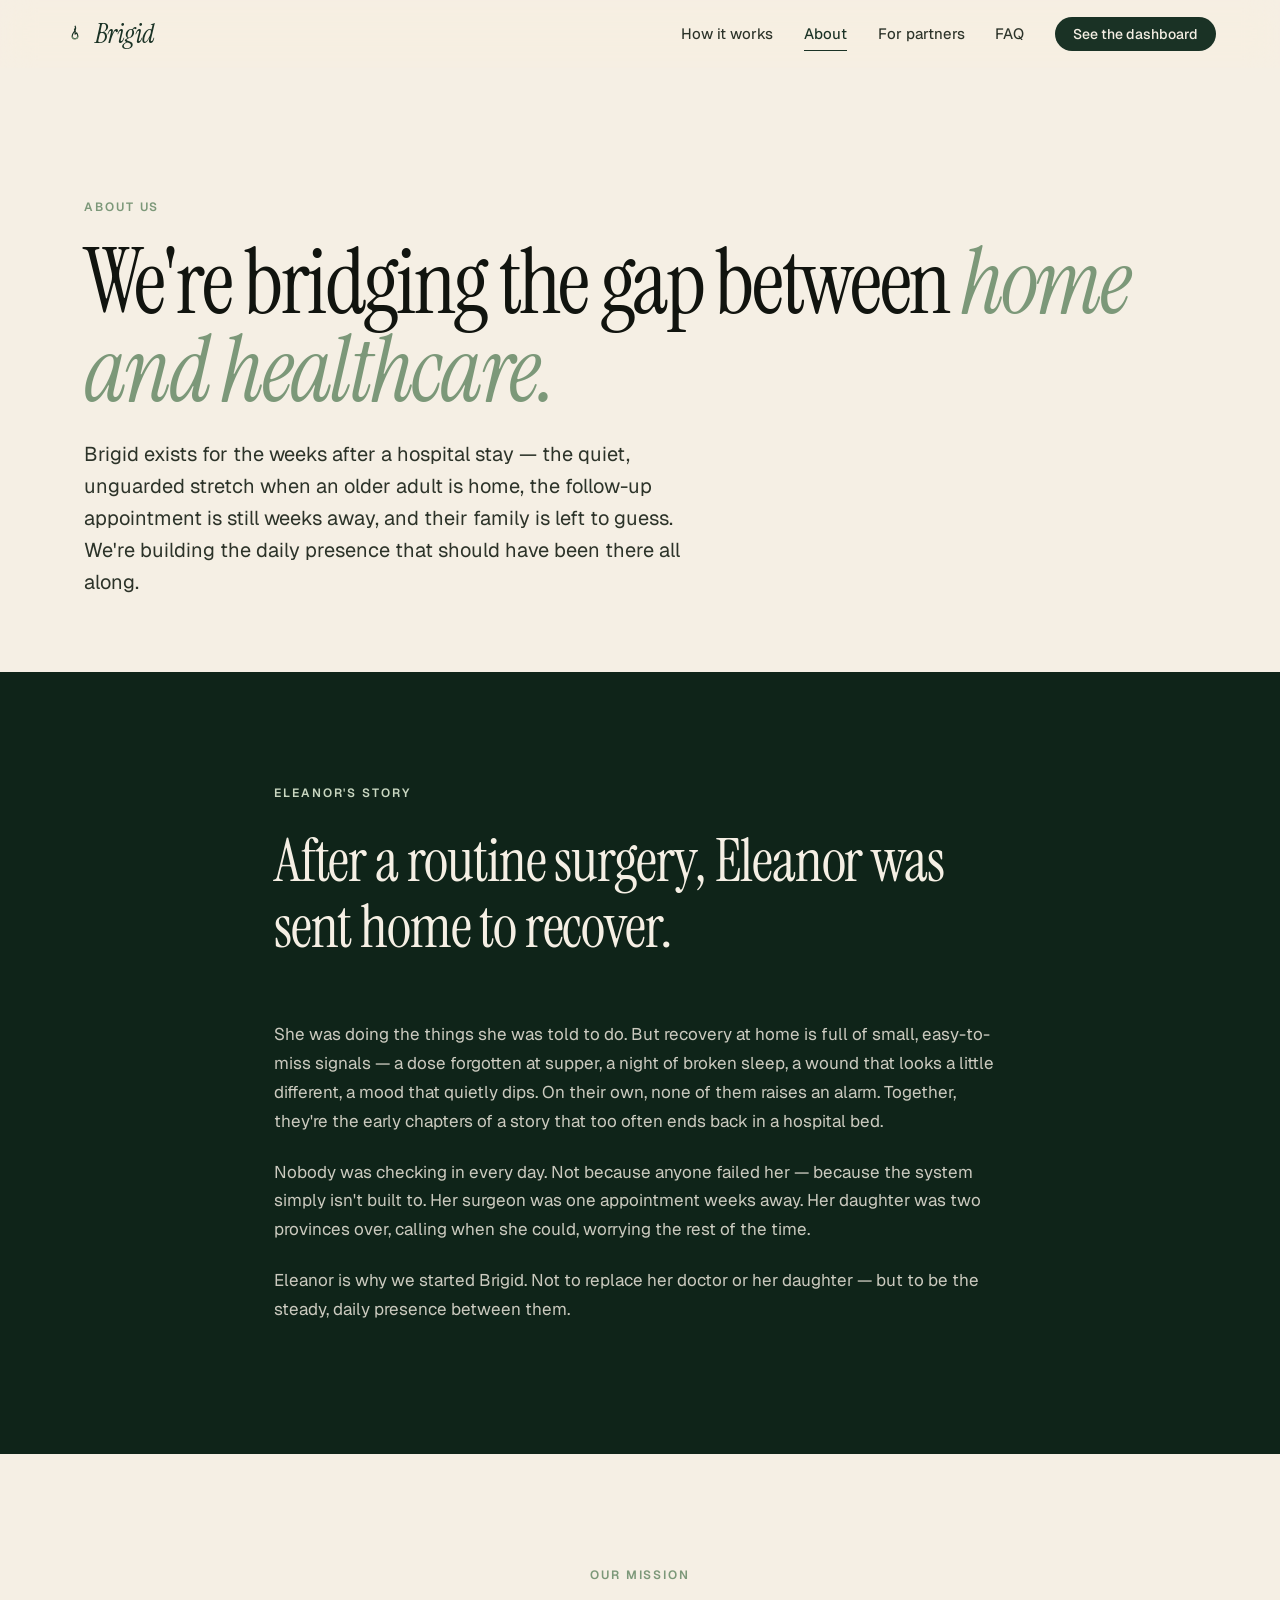
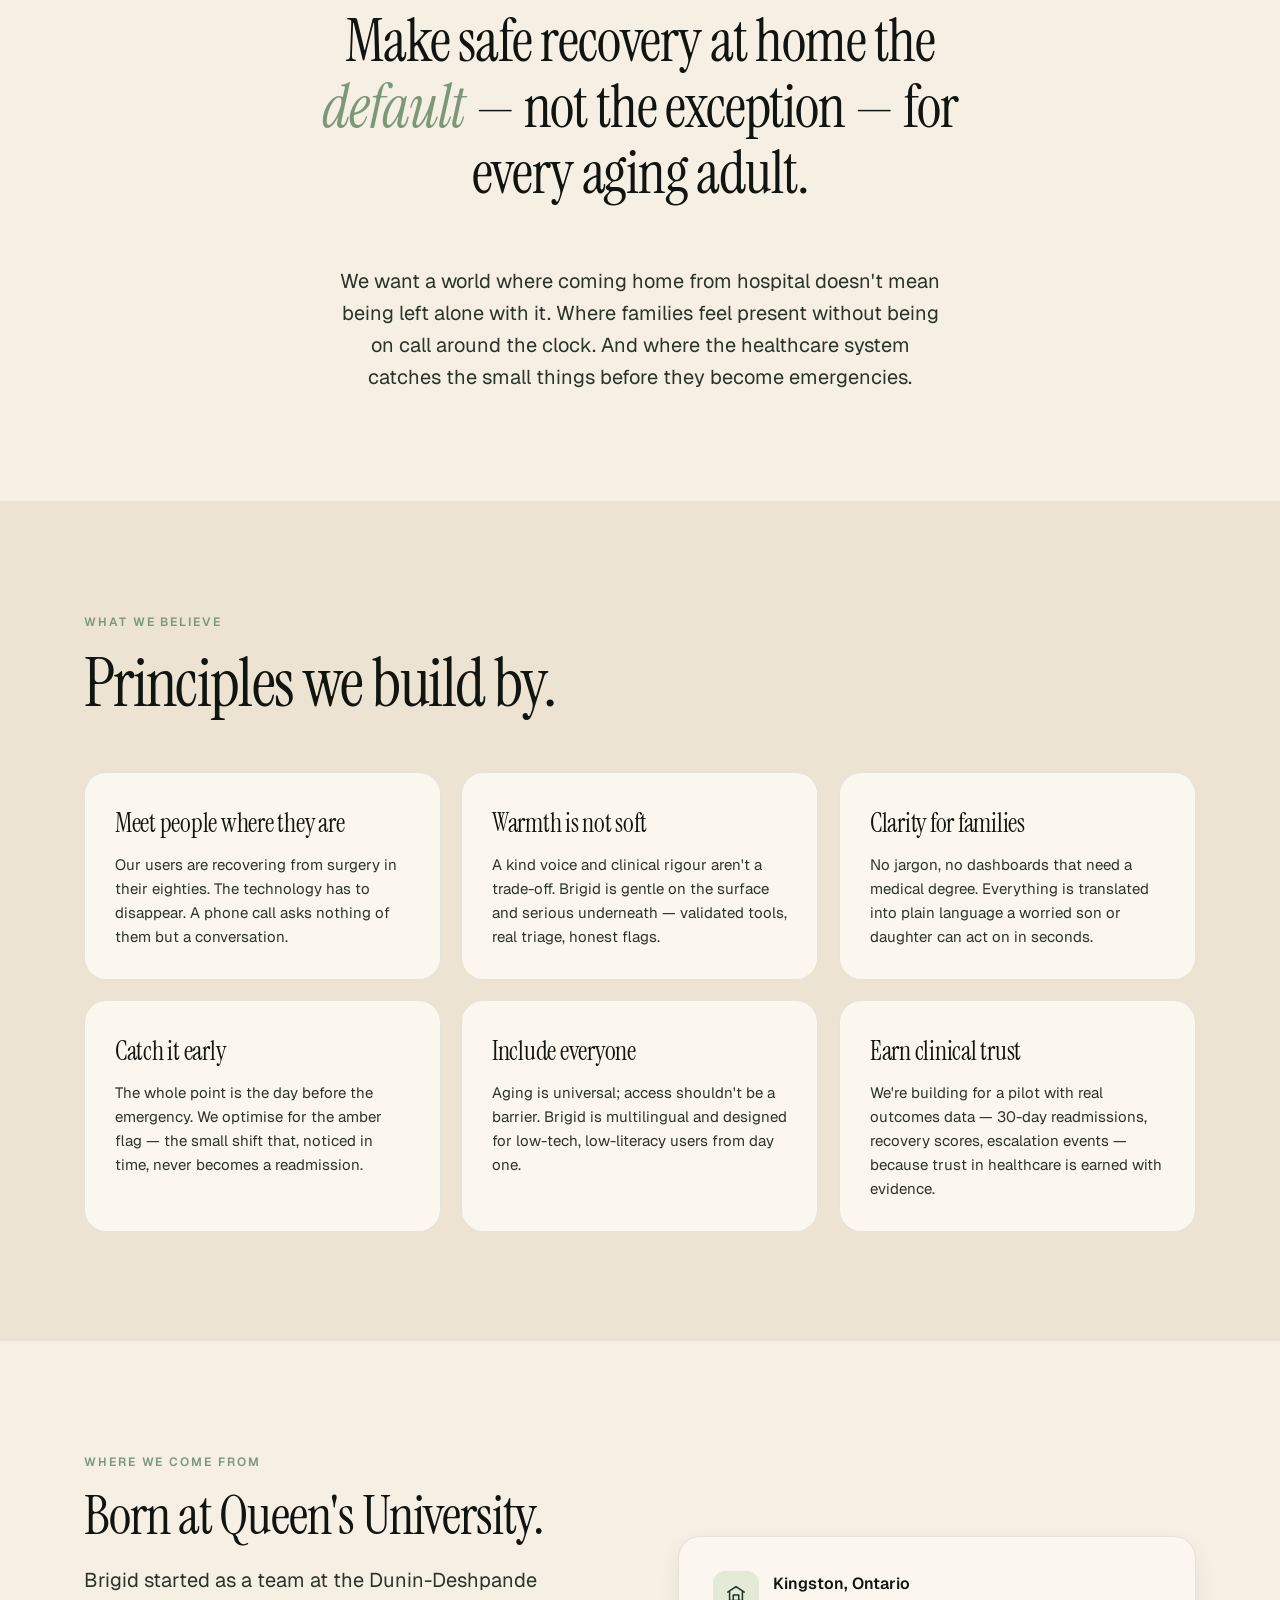
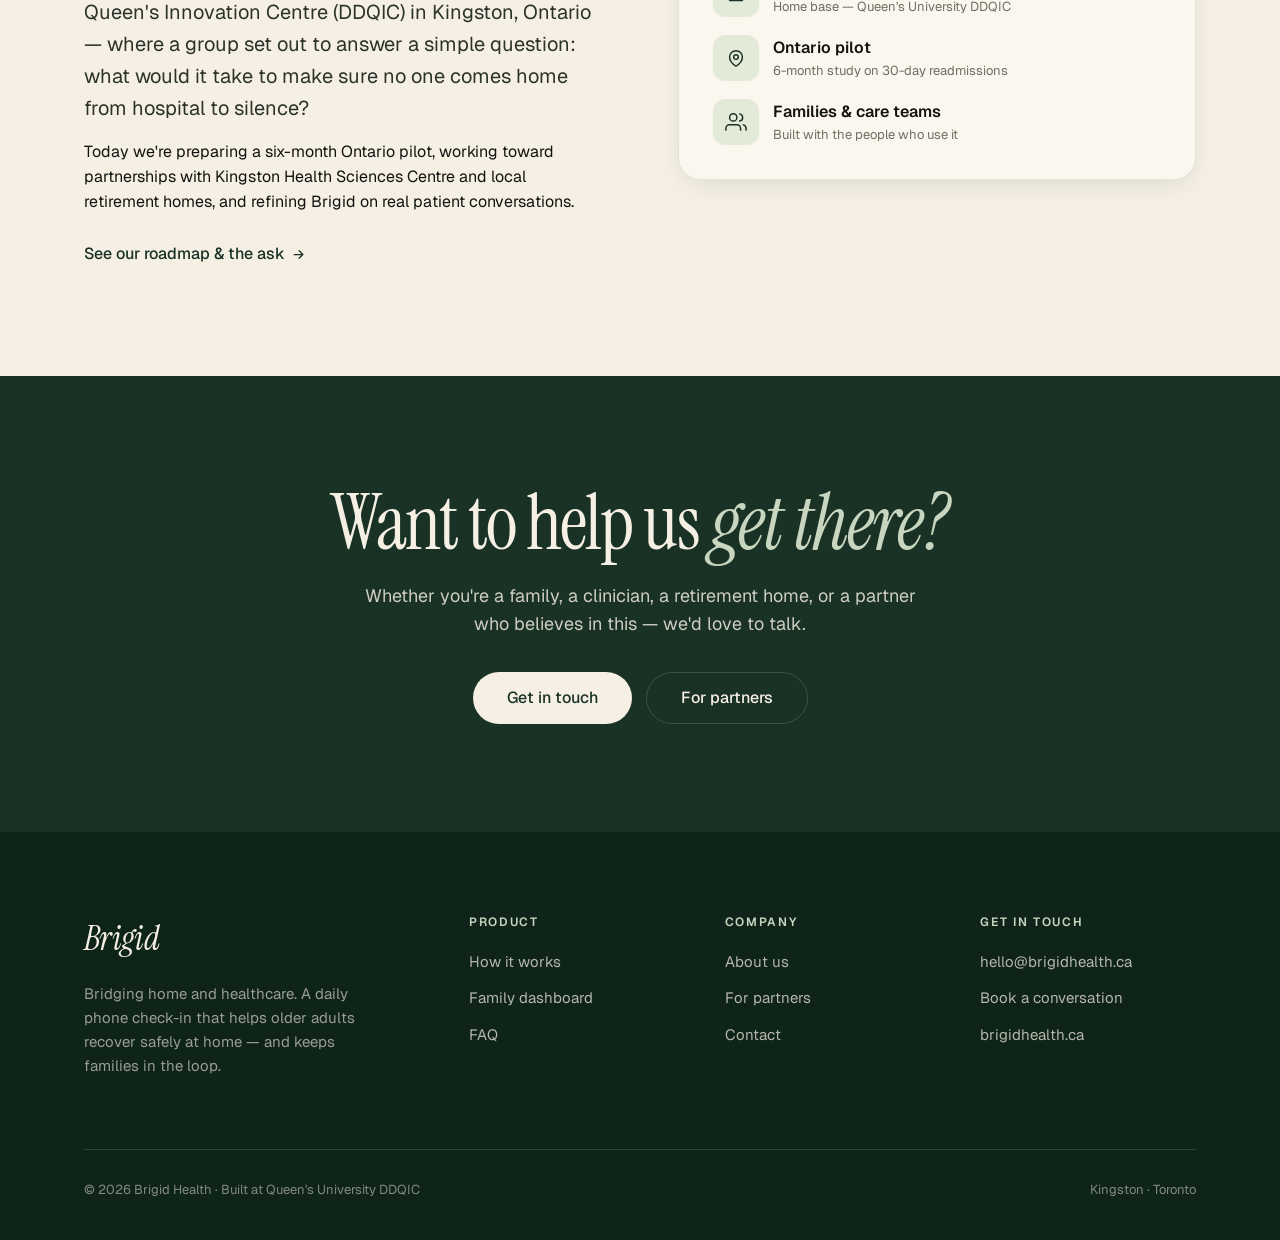
==== about.html @ aa485365 "Rebuild Brigid site as a flowing, Apple-style multi-page experience Replace the single-file prototyp" ====
<!DOCTYPE html>
<html lang="en">
<head>
<meta charset="UTF-8" />
<meta name="viewport" content="width=device-width, initial-scale=1.0" />
<title>About Brigid — bridging home and healthcare</title>
<meta name="description" content="Brigid began with Eleanor's story — an older adult sent home after surgery, where small warning signs went unnoticed. We're building the daily follow-up that should have been there." />
<link rel="icon" href="assets/favicon.svg" type="image/svg+xml" />
<link rel="preconnect" href="https://fonts.googleapis.com" />
<link rel="preconnect" href="https://fonts.gstatic.com" crossorigin />
<link href="https://fonts.googleapis.com/css2?family=Instrument+Serif:ital@0;1&family=Newsreader:ital,opsz,wght@0,6..72,300..700;1,6..72,300..700&family=Geist:wght@300..700&display=swap" rel="stylesheet" />
<link rel="stylesheet" href="assets/brigid.css" />
</head>
<body>

<header class="nav" data-nav>
  <a class="brand" href="index.html" aria-label="Brigid home">
    <svg class="glyph" viewBox="0 0 32 32" fill="none" aria-hidden="true">
      <path d="M16 4c2 3.6.7 6.1-.9 8.2-1.6 2-3.1 3.9-3.1 6.8a4 4 0 0 0 8 0c0-1.8-.7-3.3-1.6-4.7-.5 1-1.3 1.7-2.4 1.9 1.1-2.6.8-5.6-1.1-8.1" stroke="#1a3225" stroke-width="1.6" stroke-linejoin="round"/>
      <path d="M11.5 18.8A4.5 4.5 0 0 0 16 23.3a4.5 4.5 0 0 0 4.5-4.5" stroke="#7c9879" stroke-width="1.6" stroke-linecap="round"/>
    </svg>
    Brigid
  </a>
  <nav class="nav-links" aria-label="Primary">
    <a class="link" href="how-it-works.html">How it works</a>
    <a class="link active" href="about.html">About</a>
    <a class="link" href="for-partners.html">For partners</a>
    <a class="link" href="faq.html">FAQ</a>
    <a class="btn btn-sm" href="product.html">See the dashboard</a>
  </nav>
  <button class="nav-toggle" data-menu-toggle aria-label="Open menu" aria-expanded="false">
    <svg width="22" height="22" viewBox="0 0 24 24" fill="none"><path d="M4 7h16M4 12h16M4 17h16" stroke="currentColor" stroke-width="1.7" stroke-linecap="round"/></svg>
  </button>
</header>
<div class="mobile-menu" data-mobile-menu>
  <a href="how-it-works.html">How it works</a>
  <a href="about.html">About</a>
  <a href="for-partners.html">For partners</a>
  <a href="faq.html">FAQ</a>
  <a href="contact.html">Contact</a>
  <a class="btn" href="product.html">See the dashboard →</a>
</div>

<main class="page">

  <section class="page-hero">
    <div class="wrap">
      <span class="eyebrow reveal">About us</span>
      <h1 class="reveal" style="--d:80ms">We're bridging the gap between <em>home and healthcare.</em></h1>
      <p class="lede reveal" style="--d:160ms">Brigid exists for the weeks after a hospital stay — the quiet, unguarded stretch when an older adult is home, the follow-up appointment is still weeks away, and their family is left to guess. We're building the daily presence that should have been there all along.</p>
    </div>
  </section>

  <!-- ELEANOR -->
  <section class="section bleed-forest-deep">
    <div class="wrap-narrow">
      <span class="eyebrow on-dark reveal">Eleanor's story</span>
      <p class="statement reveal" style="--d:100ms;margin-top:24px;color:var(--cream)">After a routine surgery, Eleanor was sent home to recover.</p>
      <div class="prose reveal" style="--d:180ms;margin-top:28px">
        <p style="color:rgba(245,239,228,.82)">She was doing the things she was told to do. But recovery at home is full of small, easy-to-miss signals — a dose forgotten at supper, a night of broken sleep, a wound that looks a little different, a mood that quietly dips. On their own, none of them raises an alarm. Together, they're the early chapters of a story that too often ends back in a hospital bed.</p>
        <p style="color:rgba(245,239,228,.82)">Nobody was checking in every day. Not because anyone failed her — because the system simply isn't built to. Her surgeon was one appointment weeks away. Her daughter was two provinces over, calling when she could, worrying the rest of the time.</p>
        <p style="color:rgba(245,239,228,.82)">Eleanor is why we started Brigid. Not to replace her doctor or her daughter — but to be the steady, daily presence between them.</p>
      </div>
    </div>
  </section>

  <!-- MISSION -->
  <section class="section">
    <div class="wrap-narrow center">
      <span class="eyebrow reveal">Our mission</span>
      <p class="statement reveal" style="--d:100ms;margin-top:22px">Make safe recovery at home the <em>default</em> — not the exception — for every aging adult.</p>
      <p class="lede reveal" style="--d:180ms;margin:28px auto 0;max-width:600px">We want a world where coming home from hospital doesn't mean being left alone with it. Where families feel present without being on call around the clock. And where the healthcare system catches the small things before they become emergencies.</p>
    </div>
  </section>

  <!-- VALUES -->
  <section class="section bleed-cream2">
    <div class="wrap">
      <div class="section-head reveal">
        <span class="eyebrow">What we believe</span>
        <h2>Principles we build by.</h2>
      </div>
      <div class="values" data-stagger="100">
        <div class="value reveal">
          <h3>Meet people where they are</h3>
          <p>Our users are recovering from surgery in their eighties. The technology has to disappear. A phone call asks nothing of them but a conversation.</p>
        </div>
        <div class="value reveal">
          <h3>Warmth is not soft</h3>
          <p>A kind voice and clinical rigour aren't a trade-off. Brigid is gentle on the surface and serious underneath — validated tools, real triage, honest flags.</p>
        </div>
        <div class="value reveal">
          <h3>Clarity for families</h3>
          <p>No jargon, no dashboards that need a medical degree. Everything is translated into plain language a worried son or daughter can act on in seconds.</p>
        </div>
        <div class="value reveal">
          <h3>Catch it early</h3>
          <p>The whole point is the day before the emergency. We optimise for the amber flag — the small shift that, noticed in time, never becomes a readmission.</p>
        </div>
        <div class="value reveal">
          <h3>Include everyone</h3>
          <p>Aging is universal; access shouldn't be a barrier. Brigid is multilingual and designed for low-tech, low-literacy users from day one.</p>
        </div>
        <div class="value reveal">
          <h3>Earn clinical trust</h3>
          <p>We're building for a pilot with real outcomes data — 30-day readmissions, recovery scores, escalation events — because trust in healthcare is earned with evidence.</p>
        </div>
      </div>
    </div>
  </section>

  <!-- ORIGIN -->
  <section class="section">
    <div class="wrap split">
      <div class="reveal">
        <span class="eyebrow">Where we come from</span>
        <h2>Born at Queen's University.</h2>
        <p class="lede">Brigid started as a team at the Dunin-Deshpande Queen's Innovation Centre (DDQIC) in Kingston, Ontario — where a group set out to answer a simple question: what would it take to make sure no one comes home from hospital to silence?</p>
        <p style="margin-top:16px">Today we're preparing a six-month Ontario pilot, working toward partnerships with Kingston Health Sciences Centre and local retirement homes, and refining Brigid on real patient conversations.</p>
        <div style="margin-top:28px">
          <a class="textlink" href="for-partners.html">See our roadmap &amp; the ask <svg width="15" height="15" viewBox="0 0 24 24" fill="none"><path d="M5 12h14m-6-6 6 6-6 6" stroke="currentColor" stroke-width="2" stroke-linecap="round" stroke-linejoin="round"/></svg></a>
        </div>
      </div>
      <div class="split-media reveal-scale" style="--d:120ms">
        <div style="display:flex;flex-direction:column;gap:18px">
          <div style="display:flex;align-items:center;gap:14px">
            <div style="width:46px;height:46px;border-radius:12px;background:var(--sage-bg);color:var(--forest);display:grid;place-items:center;flex-shrink:0"><svg width="22" height="22" viewBox="0 0 24 24" fill="none"><path d="M3 10l9-6 9 6M5 9v10h14V9M9 19v-6h6v6" stroke="currentColor" stroke-width="1.6" stroke-linecap="round" stroke-linejoin="round"/></svg></div>
            <div><div style="font-weight:600">Kingston, Ontario</div><div style="font-size:13px;color:var(--muted)">Home base — Queen's University DDQIC</div></div>
          </div>
          <div style="display:flex;align-items:center;gap:14px">
            <div style="width:46px;height:46px;border-radius:12px;background:var(--sage-bg);color:var(--forest);display:grid;place-items:center;flex-shrink:0"><svg width="22" height="22" viewBox="0 0 24 24" fill="none"><path d="M12 21s-7-4.4-7-10a7 7 0 0 1 14 0c0 5.6-7 10-7 10Z" stroke="currentColor" stroke-width="1.6"/><circle cx="12" cy="11" r="2.5" stroke="currentColor" stroke-width="1.6"/></svg></div>
            <div><div style="font-weight:600">Ontario pilot</div><div style="font-size:13px;color:var(--muted)">6-month study on 30-day readmissions</div></div>
          </div>
          <div style="display:flex;align-items:center;gap:14px">
            <div style="width:46px;height:46px;border-radius:12px;background:var(--sage-bg);color:var(--forest);display:grid;place-items:center;flex-shrink:0"><svg width="22" height="22" viewBox="0 0 24 24" fill="none"><path d="M17 21v-2a4 4 0 0 0-4-4H5a4 4 0 0 0-4 4v2M9 11a4 4 0 1 0 0-8 4 4 0 0 0 0 8ZM23 21v-2a4 4 0 0 0-3-3.87M16 3.13A4 4 0 0 1 16 11" stroke="currentColor" stroke-width="1.6" stroke-linecap="round" stroke-linejoin="round"/></svg></div>
            <div><div style="font-weight:600">Families &amp; care teams</div><div style="font-size:13px;color:var(--muted)">Built with the people who use it</div></div>
          </div>
        </div>
      </div>
    </div>
  </section>

  <!-- CTA -->
  <section class="section bleed-forest cta-band">
    <div class="wrap reveal">
      <h2>Want to help us <em>get there?</em></h2>
      <p>Whether you're a family, a clinician, a retirement home, or a partner who believes in this — we'd love to talk.</p>
      <div class="cta-actions">
        <a class="btn btn-on-dark btn-lg" href="contact.html">Get in touch</a>
        <a class="btn btn-ghost-on-dark btn-lg" href="for-partners.html">For partners</a>
      </div>
    </div>
  </section>

</main>

<footer class="footer">
  <div class="wrap">
    <div class="footer-grid">
      <div>
        <div class="brand">Brigid</div>
        <p class="tag">Bridging home and healthcare. A daily phone check-in that helps older adults recover safely at home — and keeps families in the loop.</p>
      </div>
      <div><h4>Product</h4><ul><li><a href="how-it-works.html">How it works</a></li><li><a href="product.html">Family dashboard</a></li><li><a href="faq.html">FAQ</a></li></ul></div>
      <div><h4>Company</h4><ul><li><a href="about.html">About us</a></li><li><a href="for-partners.html">For partners</a></li><li><a href="contact.html">Contact</a></li></ul></div>
      <div><h4>Get in touch</h4><ul><li><a href="mailto:hello@brigidhealth.ca">hello@brigidhealth.ca</a></li><li><a href="contact.html">Book a conversation</a></li><li><a href="https://brigidhealth.ca">brigidhealth.ca</a></li></ul></div>
    </div>
    <div class="footer-base">
      <span>© <span data-year>2026</span> Brigid Health · Built at Queen's University DDQIC</span>
      <span>Kingston · Toronto</span>
    </div>
  </div>
</footer>

<script src="assets/brigid.js"></script>
</body>
</html>
---- assets/brigid.css ----
/* ============================================================================
   Brigid — Design System
   Bridging Home and Healthcare
   A single shared stylesheet for the whole marketing site.
   ========================================================================== */

:root {
  /* Surfaces */
  --cream: #f5efe4;
  --cream-2: #ece3d2;
  --cream-3: #e2d6bf;
  --paper: #fbf7ee;

  /* Ink */
  --ink: #11140f;
  --ink-2: #2c3329;
  --muted: #6c7062;
  --muted-2: #989a8c;

  /* Brand */
  --forest: #1a3225;
  --forest-2: #234534;
  --forest-deep: #0f2419;
  --sage: #7c9879;
  --sage-light: #c8d6c0;
  --sage-bg: #e3ead8;

  /* Triage + accents */
  --green: #4f7a4d;
  --green-bg: #d6e3cd;
  --amber: #c89a3a;
  --amber-bg: #f0e3c2;
  --coral: #d97757;
  --coral-bg: #f4d9cc;
  --rose: #b85c5c;
  --rose-bg: #f0d4d4;

  /* Lines + shadow */
  --line: rgba(26, 50, 37, 0.10);
  --line-2: rgba(26, 50, 37, 0.18);
  --line-on-dark: rgba(245, 239, 228, 0.16);
  --shadow-sm: 0 1px 2px rgba(26, 50, 37, 0.05);
  --shadow: 0 8px 30px -12px rgba(26, 50, 37, 0.18);
  --shadow-lg: 0 30px 80px -30px rgba(26, 50, 37, 0.28);

  /* Type */
  --serif: 'Newsreader', 'Instrument Serif', Georgia, serif;
  --display: 'Instrument Serif', 'Newsreader', Georgia, serif;
  --sans: 'Geist', -apple-system, BlinkMacSystemFont, system-ui, sans-serif;

  /* Rhythm */
  --nav-h: 68px;
  --pad-x: clamp(20px, 5vw, 64px);
  --maxw: 1240px;
  --radius: 22px;
  --ease: cubic-bezier(.2, .7, .2, 1);
}

* { box-sizing: border-box; -webkit-font-smoothing: antialiased; text-rendering: optimizeLegibility; }
html { scroll-behavior: smooth; }
@media (prefers-reduced-motion: reduce) { html { scroll-behavior: auto; } }
html, body { margin: 0; padding: 0; }
body {
  font-family: var(--sans);
  background: var(--cream);
  color: var(--ink);
  font-size: 16px;
  line-height: 1.55;
  min-height: 100vh;
  overflow-x: hidden;
}
a { color: inherit; text-decoration: none; }
button { font: inherit; cursor: pointer; border: 0; background: transparent; color: inherit; }
img { max-width: 100%; display: block; }
::selection { background: var(--forest); color: var(--cream); }

/* ---- Type helpers ---------------------------------------------------------- */
.serif { font-family: var(--serif); font-weight: 400; letter-spacing: -0.01em; }
.display { font-family: var(--display); font-weight: 400; letter-spacing: -0.02em; line-height: 1.02; }
.italic { font-style: italic; }
.eyebrow {
  font-size: 12px; letter-spacing: 0.16em; text-transform: uppercase;
  font-weight: 600; color: var(--sage);
}
.eyebrow.on-dark { color: var(--sage-light); }
.lede { font-size: clamp(17px, 2vw, 20px); line-height: 1.6; color: var(--ink-2); }

/* ---- Layout ---------------------------------------------------------------- */
.wrap { max-width: var(--maxw); margin: 0 auto; padding-left: var(--pad-x); padding-right: var(--pad-x); }
.wrap-narrow { max-width: 860px; margin: 0 auto; padding-left: var(--pad-x); padding-right: var(--pad-x); }
.section { padding: clamp(72px, 12vh, 140px) 0; }
.section-sm { padding: clamp(48px, 8vh, 96px) 0; }
.bleed-forest { background: var(--forest); color: var(--cream); }
.bleed-forest-deep { background: var(--forest-deep); color: var(--cream); }
.bleed-paper { background: var(--paper); }
.bleed-cream2 { background: var(--cream-2); }
.center { text-align: center; }

/* ---- Buttons --------------------------------------------------------------- */
.btn {
  display: inline-flex; align-items: center; gap: 9px;
  padding: 14px 26px; border-radius: 999px;
  background: var(--forest); color: var(--cream);
  font-size: 15px; font-weight: 500; line-height: 1;
  transition: transform .18s var(--ease), background .18s var(--ease), box-shadow .18s var(--ease);
  white-space: nowrap;
}
.btn:hover { background: var(--forest-2); transform: translateY(-2px); box-shadow: 0 10px 26px -12px rgba(26,50,37,.5); }
.btn:active { transform: translateY(0); }
.btn-sm { padding: 10px 18px; font-size: 14px; }
.btn-lg { padding: 17px 34px; font-size: 16px; }
.btn-ghost { background: transparent; color: var(--forest); border: 1px solid var(--line-2); }
.btn-ghost:hover { background: rgba(26,50,37,.05); }
.btn-on-dark { background: var(--cream); color: var(--forest); }
.btn-on-dark:hover { background: #fff; }
.btn-ghost-on-dark { background: transparent; color: var(--cream); border: 1px solid var(--line-on-dark); }
.btn-ghost-on-dark:hover { background: rgba(245,239,228,.08); }
.btn .arrow { transition: transform .18s var(--ease); }
.btn:hover .arrow { transform: translateX(3px); }
.textlink {
  color: var(--forest); font-weight: 500;
  display: inline-flex; align-items: center; gap: 6px;
  border-bottom: 1px solid transparent; transition: border-color .18s var(--ease);
}
.textlink:hover { border-color: var(--forest); }
.textlink.on-dark { color: var(--sage-light); }

/* ---- Pills / tags ---------------------------------------------------------- */
.pill {
  display: inline-flex; align-items: center; gap: 8px;
  padding: 7px 15px; border-radius: 999px;
  background: var(--sage-bg); color: var(--forest);
  font-size: 12px; letter-spacing: 0.12em; text-transform: uppercase; font-weight: 600;
}
.pill .dot { width: 6px; height: 6px; border-radius: 50%; background: var(--forest); }
.pill.on-dark { background: rgba(245,239,228,.1); color: var(--sage-light); }
.pill.on-dark .dot { background: var(--sage-light); }

/* ============================================================================
   Navigation
   ========================================================================== */
.nav {
  position: fixed; top: 0; left: 0; right: 0; z-index: 100;
  height: var(--nav-h);
  display: flex; align-items: center; justify-content: space-between;
  padding: 0 var(--pad-x);
  background: rgba(245, 239, 228, 0.72);
  backdrop-filter: blur(16px) saturate(160%);
  -webkit-backdrop-filter: blur(16px) saturate(160%);
  border-bottom: 1px solid transparent;
  transition: background .3s var(--ease), border-color .3s var(--ease), height .3s var(--ease);
}
.nav.scrolled { border-bottom-color: var(--line); background: rgba(245, 239, 228, 0.9); }
.nav .brand {
  font-family: var(--display); font-size: 27px; color: var(--forest);
  letter-spacing: -0.02em; line-height: 1; font-style: italic;
  display: inline-flex; align-items: center; gap: 9px;
}
.nav .brand .glyph { width: 22px; height: 22px; flex-shrink: 0; }
.nav-links { display: flex; align-items: center; gap: clamp(18px, 2.4vw, 34px); }
.nav-links a.link {
  font-size: 15px; color: var(--ink-2); font-weight: 450;
  position: relative; transition: color .18s var(--ease);
}
.nav-links a.link::after {
  content: ''; position: absolute; left: 0; right: 100%; bottom: -6px; height: 1.5px;
  background: var(--forest); transition: right .25s var(--ease);
}
.nav-links a.link:hover { color: var(--forest); }
.nav-links a.link:hover::after,
.nav-links a.link.active::after { right: 0; }
.nav-links a.link.active { color: var(--forest); }
.nav-toggle {
  display: none; width: 42px; height: 42px; border-radius: 12px;
  align-items: center; justify-content: center; color: var(--forest);
}
.nav-toggle:hover { background: rgba(26,50,37,.06); }

/* Mobile drawer */
.mobile-menu {
  position: fixed; inset: 0; z-index: 99;
  background: var(--cream);
  padding: calc(var(--nav-h) + 24px) var(--pad-x) 40px;
  display: flex; flex-direction: column; gap: 6px;
  transform: translateY(-8px); opacity: 0; pointer-events: none;
  transition: opacity .28s var(--ease), transform .28s var(--ease);
}
.mobile-menu.open { opacity: 1; transform: none; pointer-events: auto; }
.mobile-menu a {
  font-family: var(--display); font-size: 34px; color: var(--forest);
  padding: 12px 0; border-bottom: 1px solid var(--line);
}
.mobile-menu .btn { margin-top: 20px; align-self: flex-start; font-size: 17px; }

/* Page content offset so fixed nav doesn't overlap */
.page { padding-top: var(--nav-h); }

/* ============================================================================
   Hero (home)
   ========================================================================== */
.hero {
  position: relative; min-height: calc(100vh - var(--nav-h));
  display: flex; align-items: center;
  padding: clamp(40px, 8vh, 90px) 0 clamp(60px, 10vh, 110px);
  overflow: hidden;
}
.hero-grid {
  display: grid; grid-template-columns: 1.06fr 0.94fr; gap: clamp(40px, 6vw, 88px);
  align-items: center; width: 100%;
}
.hero h1 {
  font-family: var(--display); font-weight: 400;
  font-size: clamp(52px, 8vw, 108px); line-height: 0.96;
  letter-spacing: -0.03em; margin: 26px 0 28px; color: var(--ink);
}
.hero h1 em { font-style: italic; color: var(--sage); }
.hero .lede { max-width: 500px; margin-bottom: 36px; }
.hero-cta { display: flex; gap: 14px; flex-wrap: wrap; align-items: center; }
.hero-note { font-size: 14px; color: var(--muted); margin-top: 22px; }

/* soft ambient blobs behind hero */
.hero-glow {
  position: absolute; border-radius: 50%; filter: blur(70px); opacity: .5; z-index: -1;
  pointer-events: none;
}
.hero-glow.g1 { width: 460px; height: 460px; background: var(--sage-bg); top: -120px; right: -80px; }
.hero-glow.g2 { width: 380px; height: 380px; background: var(--coral-bg); bottom: -140px; left: -100px; opacity: .35; }

/* ============================================================================
   Reveal-on-scroll
   ========================================================================== */
.reveal {
  opacity: 0; transform: translateY(30px);
  transition: opacity .9s var(--ease), transform .9s var(--ease);
  transition-delay: var(--d, 0ms);
  will-change: opacity, transform;
}
.reveal.in { opacity: 1; transform: none; }
.reveal-scale { opacity: 0; transform: scale(.96); transition: opacity .9s var(--ease), transform .9s var(--ease); transition-delay: var(--d, 0ms); }
.reveal-scale.in { opacity: 1; transform: none; }
@media (prefers-reduced-motion: reduce) {
  .reveal, .reveal-scale { opacity: 1 !important; transform: none !important; }
}

/* ============================================================================
   Section headings
   ========================================================================== */
.section-head { max-width: 760px; margin-bottom: clamp(40px, 6vh, 72px); }
.section-head.center { margin-left: auto; margin-right: auto; }
.section-head h2 {
  font-family: var(--display); font-weight: 400;
  font-size: clamp(36px, 5.2vw, 68px); line-height: 1.02;
  letter-spacing: -0.025em; margin: 16px 0 0; color: inherit;
}
.section-head h2 em { font-style: italic; color: var(--sage); }
.bleed-forest .section-head h2 em, .bleed-forest-deep .section-head h2 em { color: var(--sage-light); }
.section-head p { margin: 20px 0 0; max-width: 620px; }
.section-head.center p { margin-left: auto; margin-right: auto; }

/* ============================================================================
   Big statement / pull sections
   ========================================================================== */
.statement {
  font-family: var(--display); font-weight: 400;
  font-size: clamp(30px, 4.6vw, 60px); line-height: 1.12;
  letter-spacing: -0.02em;
}
.statement em { font-style: italic; color: var(--sage); }
.bleed-forest .statement em, .bleed-forest-deep .statement em { color: var(--sage-light); }

/* ============================================================================
   Cards
   ========================================================================== */
.card {
  background: var(--paper); border: 1px solid var(--line);
  border-radius: var(--radius); padding: clamp(24px, 3vw, 34px);
}
.card-dark { background: rgba(245,239,228,.04); border-color: var(--line-on-dark); }
.grid { display: grid; gap: 20px; }
.grid-2 { grid-template-columns: repeat(2, 1fr); }
.grid-3 { grid-template-columns: repeat(3, 1fr); }
.grid-4 { grid-template-columns: repeat(4, 1fr); }

/* Feature card */
.feature { display: flex; flex-direction: column; gap: 14px; }
.feature .ficon {
  width: 48px; height: 48px; border-radius: 14px;
  background: var(--sage-bg); color: var(--forest);
  display: grid; place-items: center;
}
.bleed-forest .feature .ficon, .bleed-forest-deep .feature .ficon {
  background: rgba(245,239,228,.09); color: var(--sage-light);
}
.feature h3 { font-family: var(--display); font-size: 26px; font-weight: 400; letter-spacing: -0.01em; margin: 4px 0 0; }
.feature p { font-size: 15px; line-height: 1.6; color: var(--ink-2); margin: 0; }
.bleed-forest .feature p, .bleed-forest-deep .feature p { color: rgba(245,239,228,.8); }

/* ============================================================================
   Stat blocks
   ========================================================================== */
.stat-huge { font-family: var(--display); font-weight: 400; letter-spacing: -0.03em; line-height: 0.9; color: var(--forest); }
.bleed-forest .stat-huge, .bleed-forest-deep .stat-huge { color: var(--sage-light); }
.stat-row { display: grid; grid-template-columns: repeat(3, 1fr); gap: clamp(24px, 4vw, 56px); }
.stat-block .num { font-family: var(--display); font-size: clamp(52px, 7vw, 92px); line-height: 0.9; letter-spacing: -0.03em; color: var(--forest); }
.bleed-forest .stat-block .num, .bleed-forest-deep .stat-block .num { color: var(--sage-light); }
.stat-block .desc { font-size: 16px; line-height: 1.55; color: var(--ink-2); margin-top: 16px; max-width: 300px; }
.bleed-forest .stat-block .desc, .bleed-forest-deep .stat-block .desc { color: rgba(245,239,228,.82); }
.stat-block .src { font-size: 13px; color: var(--muted); margin-top: 10px; }
.bleed-forest .stat-block .src, .bleed-forest-deep .stat-block .src { color: rgba(245,239,228,.5); }

/* ============================================================================
   Numbered steps (how it works)
   ========================================================================== */
.steps { display: grid; grid-template-columns: repeat(3, 1fr); gap: clamp(28px, 4vw, 56px); }
.step { border-top: 1px solid var(--line-on-dark); padding-top: 26px; }
.bleed-paper .step, .bleed-cream2 .step { border-top-color: var(--line-2); }
.step .snum { font-family: var(--display); font-size: 15px; letter-spacing: 0.14em; color: var(--sage-light); opacity: .85; }
.bleed-paper .step .snum, .bleed-cream2 .step .snum { color: var(--sage); opacity: 1; }
.step h3 { font-family: var(--display); font-size: clamp(26px, 3vw, 34px); font-weight: 400; letter-spacing: -0.01em; margin: 12px 0 12px; }
.step p { font-size: 15px; line-height: 1.62; opacity: .86; margin: 0; }

/* ============================================================================
   Triage strip (green / amber / red)
   ========================================================================== */
.triage { display: grid; grid-template-columns: repeat(3, 1fr); gap: 20px; }
.triage-card { border-radius: var(--radius); padding: clamp(24px, 3vw, 34px); border: 1px solid var(--line); background: var(--paper); }
.triage-card .tdot { width: 14px; height: 14px; border-radius: 50%; margin-bottom: 20px; }
.triage-card h3 { font-family: var(--display); font-size: 30px; font-weight: 400; margin: 0 0 8px; letter-spacing: -0.01em; }
.triage-card p { font-size: 15px; color: var(--ink-2); line-height: 1.6; margin: 0; }
.triage-card .tlabel { font-size: 12px; letter-spacing: 0.14em; text-transform: uppercase; font-weight: 600; margin-bottom: 6px; }
.t-green { border-top: 3px solid var(--green); } .t-green .tdot { background: var(--green); } .t-green .tlabel { color: var(--green); }
.t-amber { border-top: 3px solid var(--amber); } .t-amber .tdot { background: var(--amber); } .t-amber .tlabel { color: var(--amber); }
.t-red   { border-top: 3px solid var(--coral); } .t-red .tdot   { background: var(--coral); } .t-red .tlabel   { color: var(--coral); }

/* ============================================================================
   Comparison table (why Brigid)
   ========================================================================== */
.compare { width: 100%; border-collapse: collapse; font-size: 15px; }
.compare th, .compare td { text-align: left; padding: 20px 22px; vertical-align: top; }
.compare thead th { font-family: var(--sans); font-size: 13px; letter-spacing: 0.06em; text-transform: uppercase; color: var(--muted); font-weight: 600; border-bottom: 1px solid var(--line-2); }
.compare thead th.brigid-col { color: var(--forest); font-size: 22px; font-family: var(--display); letter-spacing: -0.01em; text-transform: none; font-weight: 400; }
.compare tbody td { border-bottom: 1px solid var(--line); line-height: 1.5; color: var(--ink-2); }
.compare tbody td:first-child { font-weight: 500; color: var(--ink); font-size: 14px; width: 190px; }
.compare .brigid-col { background: var(--sage-bg); color: var(--ink); }
.compare tbody td.brigid-col { font-weight: 500; }
.compare .check { color: var(--green); font-weight: 600; }
.compare-wrap { overflow-x: auto; border-radius: var(--radius); border: 1px solid var(--line); background: var(--paper); }

/* ============================================================================
   Roadmap / timeline
   ========================================================================== */
.roadmap { display: grid; grid-template-columns: repeat(3, 1fr); gap: 22px; counter-reset: phase; }
.phase { position: relative; background: rgba(245,239,228,.04); border: 1px solid var(--line-on-dark); border-radius: var(--radius); padding: 30px; }
.bleed-paper .phase, .bleed-cream2 .phase { background: var(--paper); border-color: var(--line); }
.phase .ptag { font-size: 12px; letter-spacing: 0.14em; text-transform: uppercase; color: var(--sage-light); font-weight: 600; }
.bleed-paper .phase .ptag, .bleed-cream2 .phase .ptag { color: var(--sage); }
.phase h3 { font-family: var(--display); font-size: 26px; font-weight: 400; margin: 10px 0 14px; letter-spacing: -0.01em; }
.phase ul { margin: 0; padding: 0; list-style: none; display: flex; flex-direction: column; gap: 10px; }
.phase li { font-size: 14.5px; line-height: 1.5; opacity: .85; padding-left: 20px; position: relative; }
.phase li::before { content: ''; position: absolute; left: 0; top: 9px; width: 7px; height: 7px; border-radius: 50%; background: var(--sage); }

/* ============================================================================
   FAQ accordion
   ========================================================================== */
.faq-list { border-top: 1px solid var(--line-2); }
.faq-item { border-bottom: 1px solid var(--line); }
.faq-q {
  width: 100%; display: flex; align-items: center; justify-content: space-between; gap: 24px;
  padding: 26px 0; text-align: left;
  font-family: var(--display); font-size: clamp(21px, 2.6vw, 27px); font-weight: 400; letter-spacing: -0.01em; color: var(--ink);
}
.faq-q .fico { flex-shrink: 0; width: 30px; height: 30px; border-radius: 50%; background: var(--cream-2); display: grid; place-items: center; transition: transform .3s var(--ease), background .2s var(--ease); }
.faq-item.open .faq-q .fico { transform: rotate(45deg); background: var(--forest); color: var(--cream); }
.faq-a { max-height: 0; overflow: hidden; transition: max-height .4s var(--ease); }
.faq-a-inner { padding: 0 0 28px; font-size: 16.5px; line-height: 1.65; color: var(--ink-2); max-width: 760px; }
.faq-a-inner a { color: var(--forest); border-bottom: 1px solid var(--line-2); }

/* ============================================================================
   Split / feature-media rows
   ========================================================================== */
.split { display: grid; grid-template-columns: 1fr 1fr; gap: clamp(36px, 6vw, 84px); align-items: center; }
.split.reverse .split-media { order: 2; }
.split-media {
  border-radius: var(--radius); overflow: hidden; background: var(--paper);
  border: 1px solid var(--line); box-shadow: var(--shadow); padding: clamp(20px, 3vw, 34px);
}
.split h2 { font-family: var(--display); font-weight: 400; font-size: clamp(32px, 4.4vw, 54px); line-height: 1.04; letter-spacing: -0.02em; margin: 14px 0 20px; }
.split p { margin: 0 0 16px; }
.split ul.ticks { list-style: none; padding: 0; margin: 22px 0 0; display: flex; flex-direction: column; gap: 12px; }
.split ul.ticks li { display: flex; gap: 12px; align-items: flex-start; font-size: 16px; color: var(--ink-2); }
.split ul.ticks li .tk { flex-shrink: 0; color: var(--green); margin-top: 2px; }

/* ============================================================================
   Dashboard preview mock (reused visuals)
   ========================================================================== */
.mock {
  background: var(--paper); border: 1px solid var(--line); border-radius: var(--radius);
  box-shadow: var(--shadow-lg); overflow: hidden;
}
.mock-bar { display: flex; align-items: center; gap: 7px; padding: 14px 18px; border-bottom: 1px solid var(--line); }
.mock-bar .d { width: 11px; height: 11px; border-radius: 50%; }
.mock-bar .d1 { background: #e2b3a2; } .mock-bar .d2 { background: #e6d29a; } .mock-bar .d3 { background: #a9c3a0; }
.mock-bar .mock-title { margin-left: 10px; font-size: 12px; color: var(--muted); }
.mock-body { padding: clamp(18px, 2.6vw, 28px); }
.mini-ring-wrap { display: flex; align-items: center; gap: 18px; }
.trend-grid { display: grid; grid-template-columns: repeat(14, 1fr); gap: 5px; }
.trend-grid .cell { aspect-ratio: 1; border-radius: 4px; }
.live-pill { display: inline-flex; align-items: center; gap: 8px; background: var(--cream-2); color: var(--ink-2); padding: 6px 12px; border-radius: 999px; font-size: 12px; font-weight: 500; }
.live-pill .dot { width: 7px; height: 7px; background: var(--sage); border-radius: 50%; animation: pulse 2s ease-in-out infinite; }
@keyframes pulse { 0%,100%{opacity:1} 50%{opacity:.4} }

/* ============================================================================
   CTA band
   ========================================================================== */
.cta-band { text-align: center; }
.cta-band h2 { font-family: var(--display); font-weight: 400; font-size: clamp(40px, 6vw, 80px); line-height: 1.02; letter-spacing: -0.025em; margin: 0 auto 20px; max-width: 900px; }
.cta-band h2 em { font-style: italic; color: var(--sage-light); }
.cta-band p { max-width: 560px; margin: 0 auto 34px; color: rgba(245,239,228,.82); font-size: 18px; }
.cta-actions { display: flex; gap: 14px; justify-content: center; flex-wrap: wrap; }

/* ============================================================================
   Contact form
   ========================================================================== */
.field { display: flex; flex-direction: column; gap: 8px; margin-bottom: 18px; }
.field label { font-size: 13px; letter-spacing: 0.04em; color: var(--muted); font-weight: 500; }
.field input, .field textarea, .field select {
  font: inherit; font-size: 16px; color: var(--ink);
  padding: 14px 16px; border-radius: 14px; background: var(--paper);
  border: 1px solid var(--line-2); outline: none; transition: border-color .18s var(--ease), box-shadow .18s var(--ease);
}
.field input:focus, .field textarea:focus, .field select:focus { border-color: var(--forest); box-shadow: 0 0 0 3px var(--sage-bg); }
.field textarea { resize: vertical; min-height: 120px; }
.form-note { font-size: 13px; color: var(--muted); }
.form-success {
  display: none; padding: 18px 20px; border-radius: 14px; background: var(--green-bg); color: var(--green);
  font-size: 15px; font-weight: 500; align-items: center; gap: 10px;
}
.form-success.show { display: flex; }

/* ============================================================================
   Footer
   ========================================================================== */
.footer { background: var(--forest-deep); color: rgba(245,239,228,.72); padding: clamp(56px, 9vh, 96px) 0 40px; }
.footer-grid { display: grid; grid-template-columns: 1.6fr 1fr 1fr 1fr; gap: 40px; margin-bottom: 56px; }
.footer .brand { font-family: var(--display); font-style: italic; font-size: 34px; color: var(--cream); letter-spacing: -0.02em; }
.footer .tag { margin-top: 16px; max-width: 300px; font-size: 15px; line-height: 1.6; color: rgba(245,239,228,.6); }
.footer h4 { font-size: 12px; letter-spacing: 0.14em; text-transform: uppercase; color: var(--sage-light); margin: 0 0 18px; font-weight: 600; }
.footer ul { list-style: none; margin: 0; padding: 0; display: flex; flex-direction: column; gap: 12px; }
.footer ul a { color: rgba(245,239,228,.72); font-size: 15px; transition: color .18s var(--ease); }
.footer ul a:hover { color: var(--cream); }
.footer-base { display: flex; justify-content: space-between; gap: 20px; flex-wrap: wrap; padding-top: 30px; border-top: 1px solid var(--line-on-dark); font-size: 13px; color: rgba(245,239,228,.5); }

/* ============================================================================
   Page hero (interior pages)
   ========================================================================== */
.page-hero { padding: clamp(70px, 14vh, 150px) 0 clamp(40px, 6vh, 70px); }
.page-hero h1 { font-family: var(--display); font-weight: 400; font-size: clamp(46px, 7vw, 92px); line-height: 0.98; letter-spacing: -0.03em; margin: 20px 0 24px; }
.page-hero h1 em { font-style: italic; color: var(--sage); }
.page-hero .lede { max-width: 640px; }

/* prose */
.prose p { font-size: 17px; line-height: 1.7; color: var(--ink-2); margin: 0 0 22px; }
.prose h3 { font-family: var(--display); font-size: clamp(26px, 3vw, 36px); font-weight: 400; letter-spacing: -0.01em; margin: 44px 0 16px; }
.prose ul { margin: 0 0 22px; padding-left: 22px; }
.prose li { font-size: 17px; line-height: 1.7; color: var(--ink-2); margin-bottom: 10px; }

/* value cards */
.values { display: grid; grid-template-columns: repeat(3,1fr); gap: 20px; }
.value { padding: 30px; border-radius: var(--radius); background: var(--paper); border: 1px solid var(--line); }
.value h3 { font-family: var(--display); font-size: 26px; font-weight: 400; margin: 0 0 10px; letter-spacing: -0.01em; }
.value p { font-size: 15px; line-height: 1.6; color: var(--ink-2); margin: 0; }

/* pricing cards */
.tiers { display: grid; grid-template-columns: repeat(3,1fr); gap: 20px; }
.tier { background: var(--paper); border: 1px solid var(--line); border-radius: var(--radius); padding: 32px; display: flex; flex-direction: column; gap: 16px; }
.tier.featured { background: var(--forest); color: var(--cream); border-color: var(--forest); }
.tier .tname { font-size: 13px; letter-spacing: 0.12em; text-transform: uppercase; font-weight: 600; color: var(--sage); }
.tier.featured .tname { color: var(--sage-light); }
.tier .tprice { font-family: var(--display); font-size: 44px; line-height: 1; letter-spacing: -0.02em; }
.tier .tprice small { font-size: 15px; color: var(--muted); font-family: var(--sans); }
.tier.featured .tprice small { color: rgba(245,239,228,.6); }
.tier ul { list-style: none; margin: 8px 0 0; padding: 0; display: flex; flex-direction: column; gap: 12px; }
.tier li { display: flex; gap: 10px; font-size: 15px; align-items: flex-start; }
.tier li .tk { color: var(--green); flex-shrink: 0; margin-top: 3px; }
.tier.featured li .tk { color: var(--sage-light); }

/* the ask */
.ask-grid { display: grid; grid-template-columns: repeat(3, 1fr); gap: 20px; }
.ask-item { background: var(--paper); border: 1px solid var(--line); border-radius: var(--radius); padding: 30px; }
.ask-item .anum { font-family: var(--display); font-size: 46px; line-height: 1; color: var(--forest); letter-spacing: -0.02em; }
.ask-item h3 { font-size: 17px; font-weight: 600; margin: 14px 0 10px; }
.ask-item p { font-size: 14.5px; line-height: 1.6; color: var(--ink-2); margin: 0; }

/* ============================================================================
   Responsive
   ========================================================================== */
@media (max-width: 940px) {
  .nav-links { display: none; }
  .nav-toggle { display: flex; }
  .hero-grid { grid-template-columns: 1fr; gap: 44px; }
  .hero { min-height: auto; }
  .grid-3, .grid-4, .stat-row, .steps, .triage, .roadmap, .values, .tiers, .ask-grid { grid-template-columns: 1fr; }
  .split, .split.reverse { grid-template-columns: 1fr; }
  .split.reverse .split-media { order: 0; }
  .footer-grid { grid-template-columns: 1fr 1fr; gap: 32px; }
}
@media (max-width: 560px) {
  .grid-2 { grid-template-columns: 1fr; }
  .footer-grid { grid-template-columns: 1fr; }
  .hero-cta { flex-direction: column; align-items: stretch; }
  .hero-cta .btn { justify-content: center; }
}
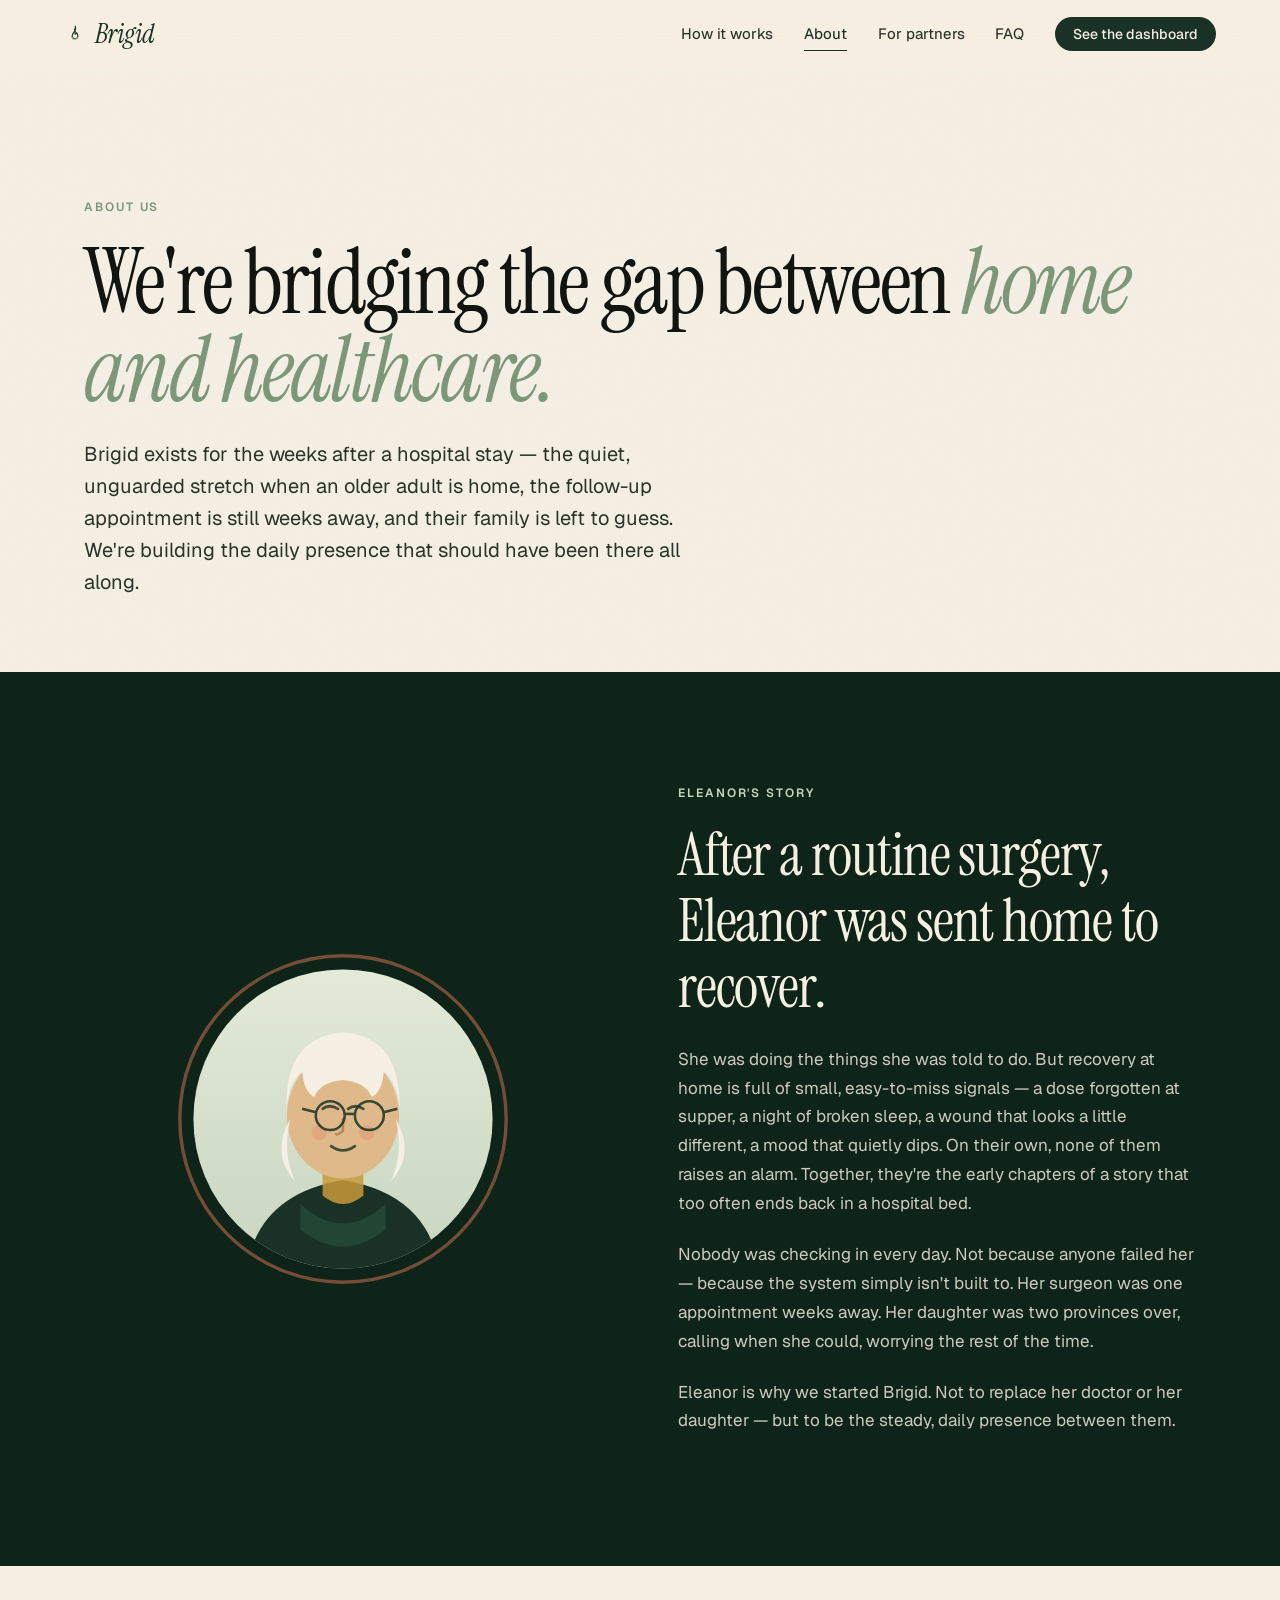
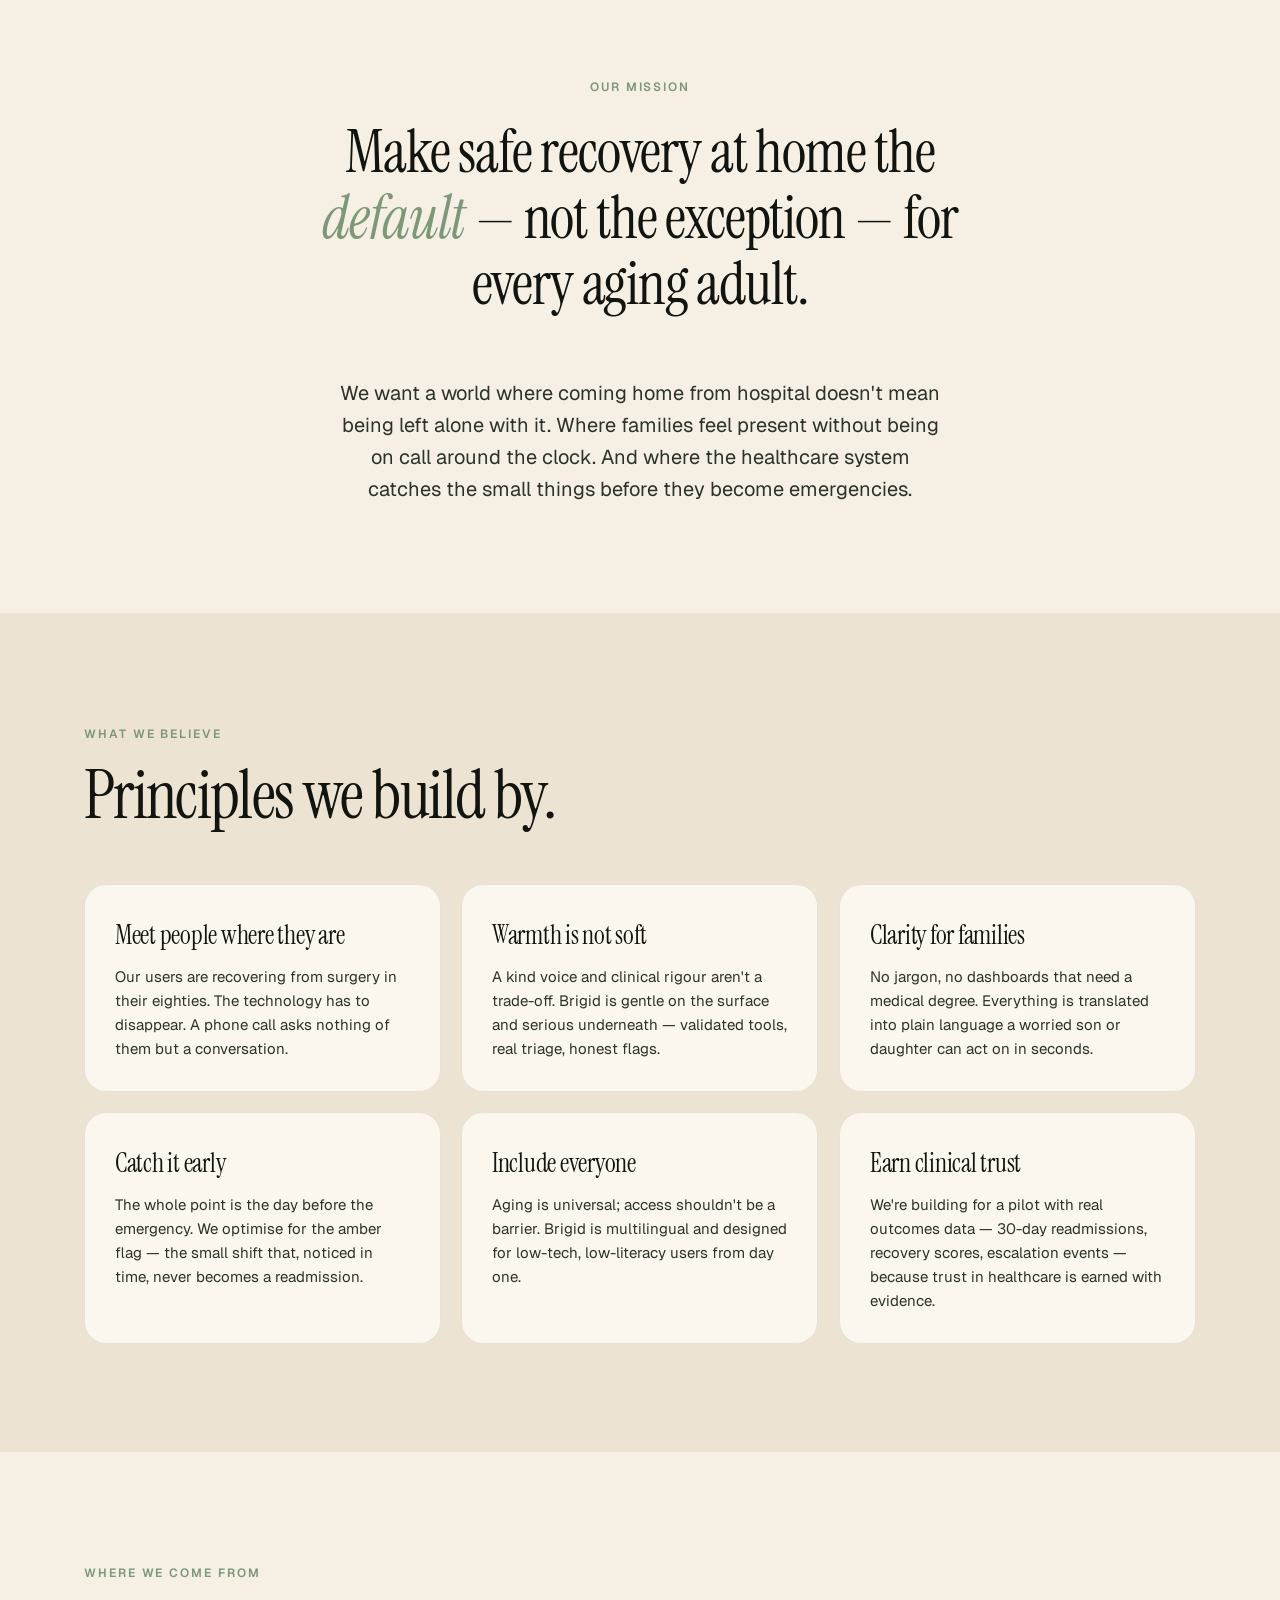
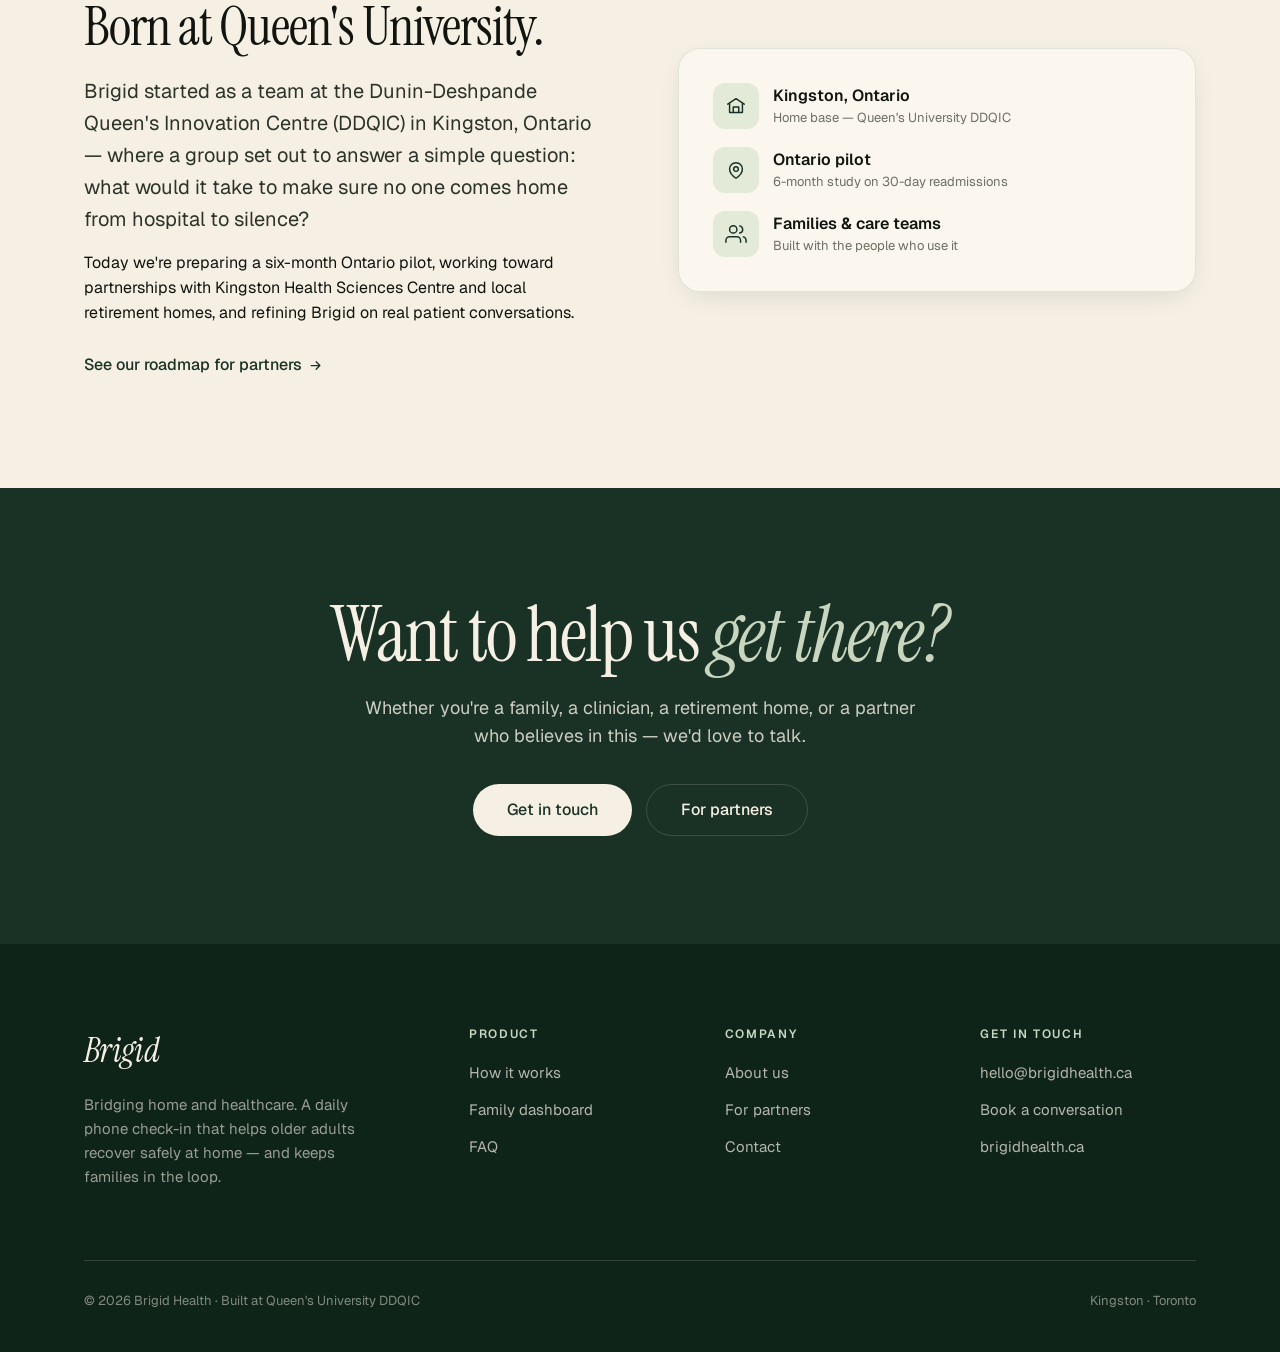
==== commit 1f4fa377: "Add warmth: original illustrations, texture, motion, and a human voice Bring the site to life with b" ====
--- a/about.html
+++ b/about.html
@@ -53,13 +53,20 @@
 
   <!-- ELEANOR -->
   <section class="section bleed-forest-deep">
-    <div class="wrap-narrow">
-      <span class="eyebrow on-dark reveal">Eleanor's story</span>
-      <p class="statement reveal" style="--d:100ms;margin-top:24px;color:var(--cream)">After a routine surgery, Eleanor was sent home to recover.</p>
-      <div class="prose reveal" style="--d:180ms;margin-top:28px">
-        <p style="color:rgba(245,239,228,.82)">She was doing the things she was told to do. But recovery at home is full of small, easy-to-miss signals — a dose forgotten at supper, a night of broken sleep, a wound that looks a little different, a mood that quietly dips. On their own, none of them raises an alarm. Together, they're the early chapters of a story that too often ends back in a hospital bed.</p>
-        <p style="color:rgba(245,239,228,.82)">Nobody was checking in every day. Not because anyone failed her — because the system simply isn't built to. Her surgeon was one appointment weeks away. Her daughter was two provinces over, calling when she could, worrying the rest of the time.</p>
-        <p style="color:rgba(245,239,228,.82)">Eleanor is why we started Brigid. Not to replace her doctor or her daughter — but to be the steady, daily presence between them.</p>
+    <div class="wrap split">
+      <div class="reveal-scale figure-wrap" style="display:flex;justify-content:center">
+        <div class="portrait float slow">
+          <img src="assets/img/illo-portrait.svg" alt="An illustrated portrait of Eleanor — an older woman with silver hair and round glasses, smiling gently." />
+        </div>
+      </div>
+      <div class="reveal" style="--d:120ms">
+        <span class="eyebrow on-dark">Eleanor's story</span>
+        <p class="statement" style="margin-top:18px;color:var(--cream)">After a routine surgery, Eleanor was sent home to recover.</p>
+        <div class="prose" style="margin-top:24px">
+          <p style="color:rgba(245,239,228,.82)">She was doing the things she was told to do. But recovery at home is full of small, easy-to-miss signals — a dose forgotten at supper, a night of broken sleep, a wound that looks a little different, a mood that quietly dips. On their own, none of them raises an alarm. Together, they're the early chapters of a story that too often ends back in a hospital bed.</p>
+          <p style="color:rgba(245,239,228,.82)">Nobody was checking in every day. Not because anyone failed her — because the system simply isn't built to. Her surgeon was one appointment weeks away. Her daughter was two provinces over, calling when she could, worrying the rest of the time.</p>
+          <p style="color:rgba(245,239,228,.82)">Eleanor is why we started Brigid. Not to replace her doctor or her daughter — but to be the steady, daily presence between them.</p>
+        </div>
       </div>
     </div>
   </section>
@@ -118,7 +125,7 @@
         <p class="lede">Brigid started as a team at the Dunin-Deshpande Queen's Innovation Centre (DDQIC) in Kingston, Ontario — where a group set out to answer a simple question: what would it take to make sure no one comes home from hospital to silence?</p>
         <p style="margin-top:16px">Today we're preparing a six-month Ontario pilot, working toward partnerships with Kingston Health Sciences Centre and local retirement homes, and refining Brigid on real patient conversations.</p>
         <div style="margin-top:28px">
-          <a class="textlink" href="for-partners.html">See our roadmap &amp; the ask <svg width="15" height="15" viewBox="0 0 24 24" fill="none"><path d="M5 12h14m-6-6 6 6-6 6" stroke="currentColor" stroke-width="2" stroke-linecap="round" stroke-linejoin="round"/></svg></a>
+          <a class="textlink" href="for-partners.html">See our roadmap for partners <svg width="15" height="15" viewBox="0 0 24 24" fill="none"><path d="M5 12h14m-6-6 6 6-6 6" stroke="currentColor" stroke-width="2" stroke-linecap="round" stroke-linejoin="round"/></svg></a>
         </div>
       </div>
       <div class="split-media reveal-scale" style="--d:120ms">
--- a/assets/brigid.css
+++ b/assets/brigid.css
@@ -492,6 +492,91 @@
 .ask-item p { font-size: 14.5px; line-height: 1.6; color: var(--ink-2); margin: 0; }
 
 /* ============================================================================
+   Imagery — illustrations now, photo-ready for later
+   ========================================================================== */
+/* Frame any illustration or photo. Add .duotone to a photo to tint it into the
+   brand palette (see README → "Adding your own photos"). */
+.media-figure {
+  position: relative; border-radius: var(--radius); overflow: hidden;
+  border: 1px solid var(--line); box-shadow: var(--shadow); background: var(--sage-bg);
+  aspect-ratio: 4 / 3;
+}
+.media-figure.tall { aspect-ratio: 4 / 5; }
+.media-figure.square { aspect-ratio: 1 / 1; }
+.media-figure > img { width: 100%; height: 100%; object-fit: cover; object-position: center; display: block; }
+.media-figure.contain { background: var(--paper); }
+.media-figure.contain > img { object-fit: contain; }
+/* Duotone: forces a colour photo into a forest→sage wash so it matches the site */
+.media-figure.duotone > img { filter: grayscale(1) contrast(1.04) brightness(1.02); }
+.media-figure.duotone::after {
+  content: ''; position: absolute; inset: 0; pointer-events: none;
+  background: linear-gradient(145deg, rgba(26,50,37,0.62), rgba(124,152,121,0.22) 70%, rgba(200,154,58,0.18));
+  mix-blend-mode: color;
+}
+.media-figure .cap {
+  position: absolute; left: 0; right: 0; bottom: 0; padding: 22px 20px 16px;
+  background: linear-gradient(transparent, rgba(15,36,25,0.78));
+  color: var(--cream); font-size: 13px; line-height: 1.4; z-index: 1;
+}
+/* Round portrait */
+.portrait { width: 100%; max-width: 340px; }
+.portrait img { width: 100%; display: block; }
+
+/* Soft decorative blob behind a figure */
+.figure-wrap { position: relative; }
+.figure-wrap .blob {
+  position: absolute; border-radius: 46% 54% 58% 42% / 52% 44% 56% 48%;
+  filter: blur(2px); z-index: -1;
+}
+
+/* ============================================================================
+   Ambient motion
+   ========================================================================== */
+@keyframes floaty { 0%,100% { transform: translateY(0); } 50% { transform: translateY(-14px); } }
+@keyframes floaty2 { 0%,100% { transform: translateY(0) translateX(0); } 50% { transform: translateY(10px) translateX(-8px); } }
+.float { animation: floaty 8s var(--ease) infinite; }
+.float.slow { animation: floaty2 12s var(--ease) infinite; }
+@media (prefers-reduced-motion: reduce) { .float, .float.slow { animation: none; } }
+
+/* ============================================================================
+   Paper grain — a whisper of texture over the whole page
+   ========================================================================== */
+body::after {
+  content: ''; position: fixed; inset: 0; pointer-events: none; z-index: 90;
+  opacity: 0.035; mix-blend-mode: multiply;
+  background-image: url("data:image/svg+xml,%3Csvg xmlns='http://www.w3.org/2000/svg' width='160' height='160'%3E%3Cfilter id='n'%3E%3CfeTurbulence type='fractalNoise' baseFrequency='0.82' numOctaves='2' stitchTiles='stitch'/%3E%3C/filter%3E%3Crect width='100%25' height='100%25' filter='url(%23n)'/%3E%3C/svg%3E");
+}
+
+/* ============================================================================
+   Testimonial / human voice
+   ========================================================================== */
+.quote-block { max-width: 900px; margin: 0 auto; text-align: center; }
+.quote-mark {
+  font-family: var(--display); font-size: 90px; line-height: 0.6; color: var(--sage);
+  opacity: 0.5; height: 44px; display: block;
+}
+.quote-block blockquote {
+  font-family: var(--display); font-weight: 400; margin: 0;
+  font-size: clamp(26px, 4vw, 46px); line-height: 1.18; letter-spacing: -0.02em; color: var(--ink);
+}
+.quote-block blockquote em { font-style: italic; color: var(--sage); }
+.bleed-forest .quote-block blockquote, .bleed-forest-deep .quote-block blockquote { color: var(--cream); }
+.bleed-forest .quote-block blockquote em, .bleed-forest-deep .quote-block blockquote em { color: var(--sage-light); }
+.bleed-forest .quote-mark, .bleed-forest-deep .quote-mark { color: var(--sage-light); }
+.quote-by { display: inline-flex; align-items: center; gap: 14px; margin-top: 34px; }
+.quote-by .avatar {
+  width: 46px; height: 46px; border-radius: 50%; flex-shrink: 0;
+  background: linear-gradient(135deg, var(--forest), var(--sage));
+  color: var(--cream); display: grid; place-items: center;
+  font-family: var(--display); font-size: 18px;
+}
+.quote-by .who { text-align: left; }
+.quote-by .who .n { font-weight: 600; font-size: 15px; color: var(--ink); }
+.bleed-forest .quote-by .who .n, .bleed-forest-deep .quote-by .who .n { color: var(--cream); }
+.quote-by .who .r { font-size: 13px; color: var(--muted); }
+.bleed-forest .quote-by .who .r, .bleed-forest-deep .quote-by .who .r { color: rgba(245,239,228,0.6); }
+
+/* ============================================================================
    Responsive
    ========================================================================== */
 @media (max-width: 940px) {
